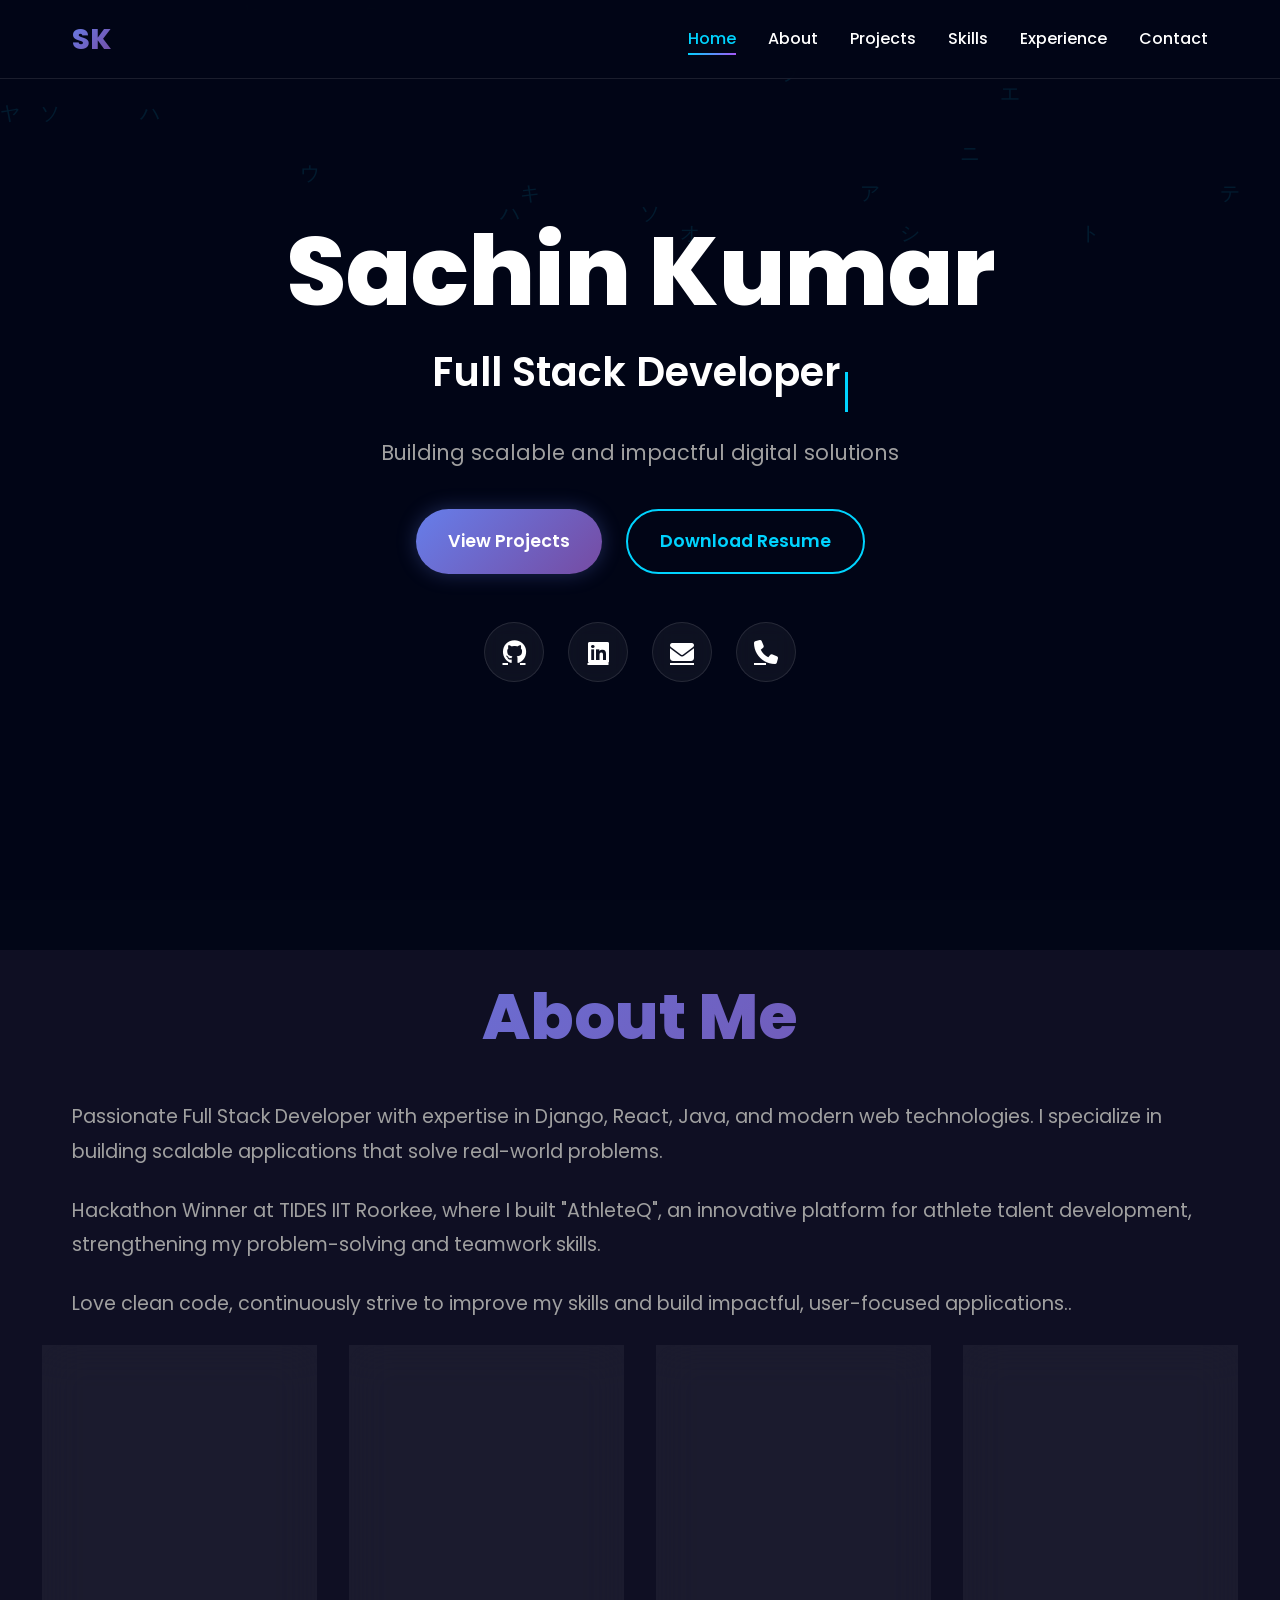
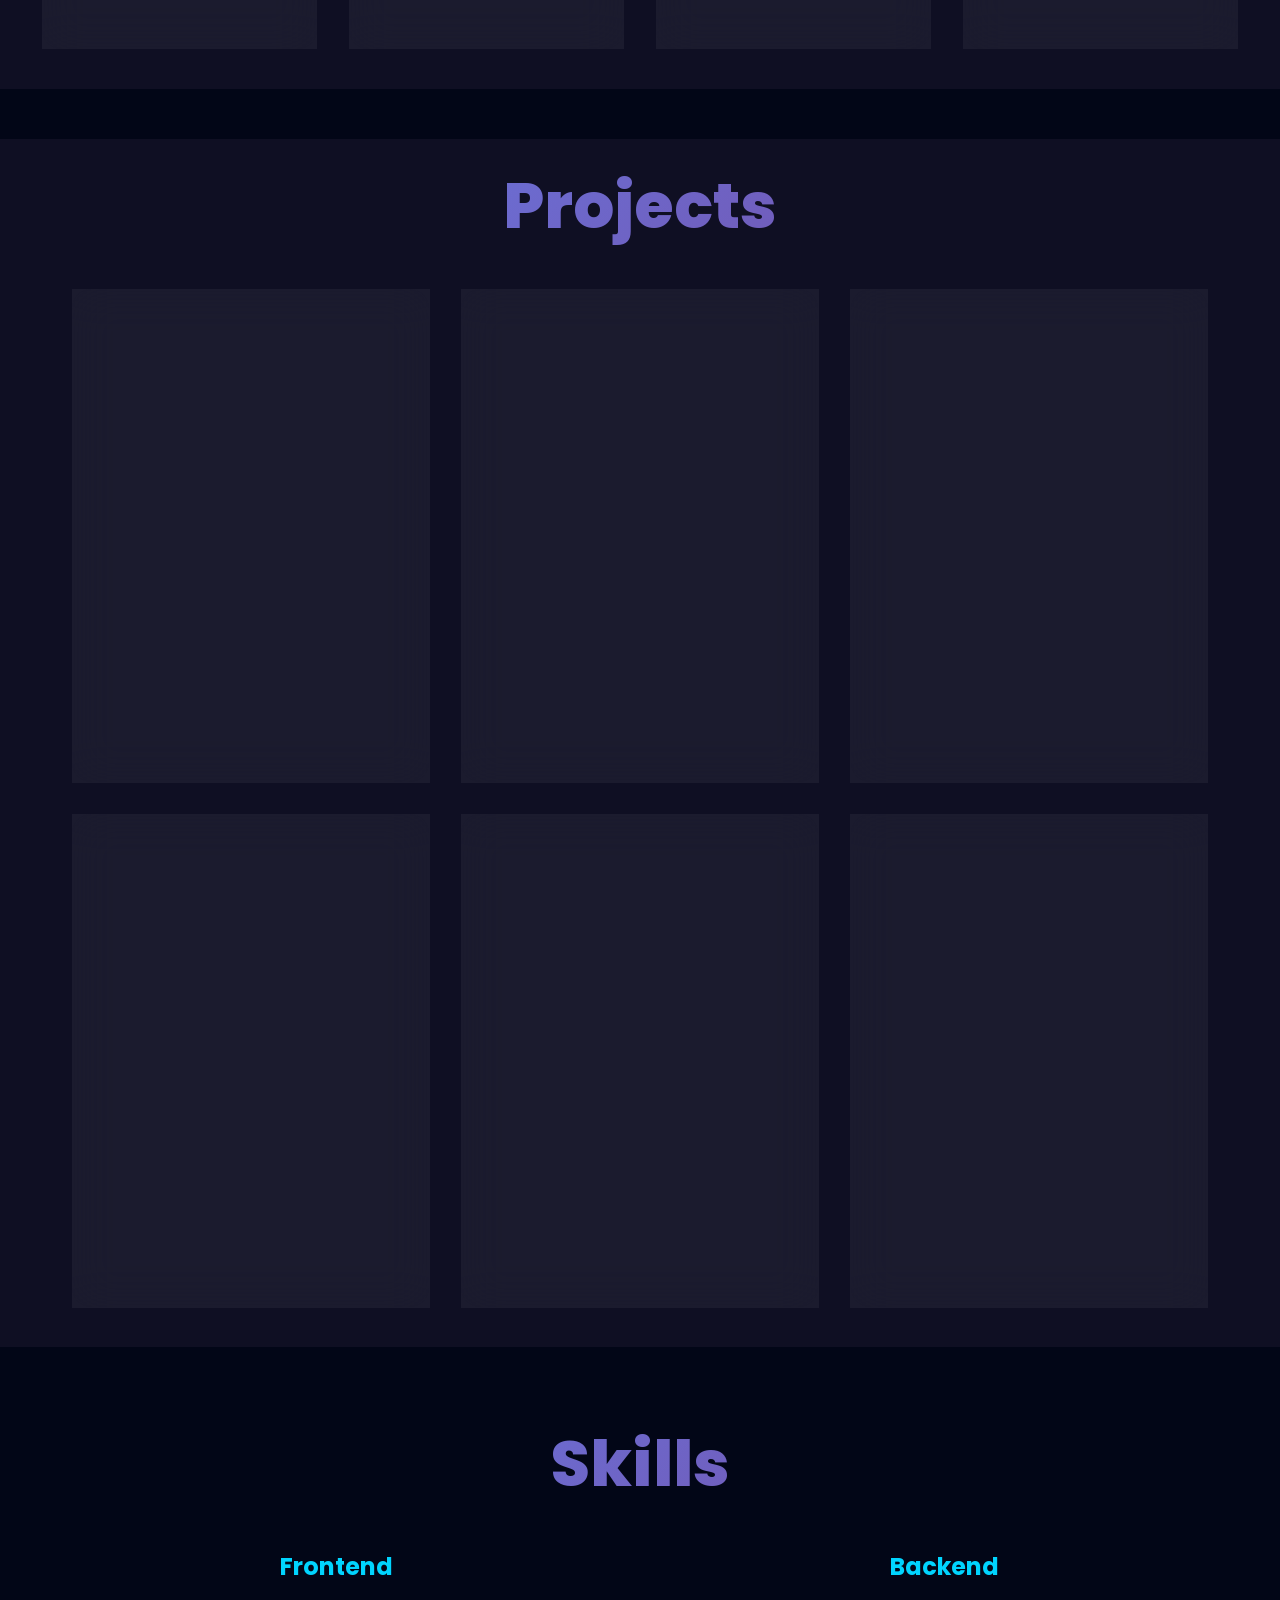
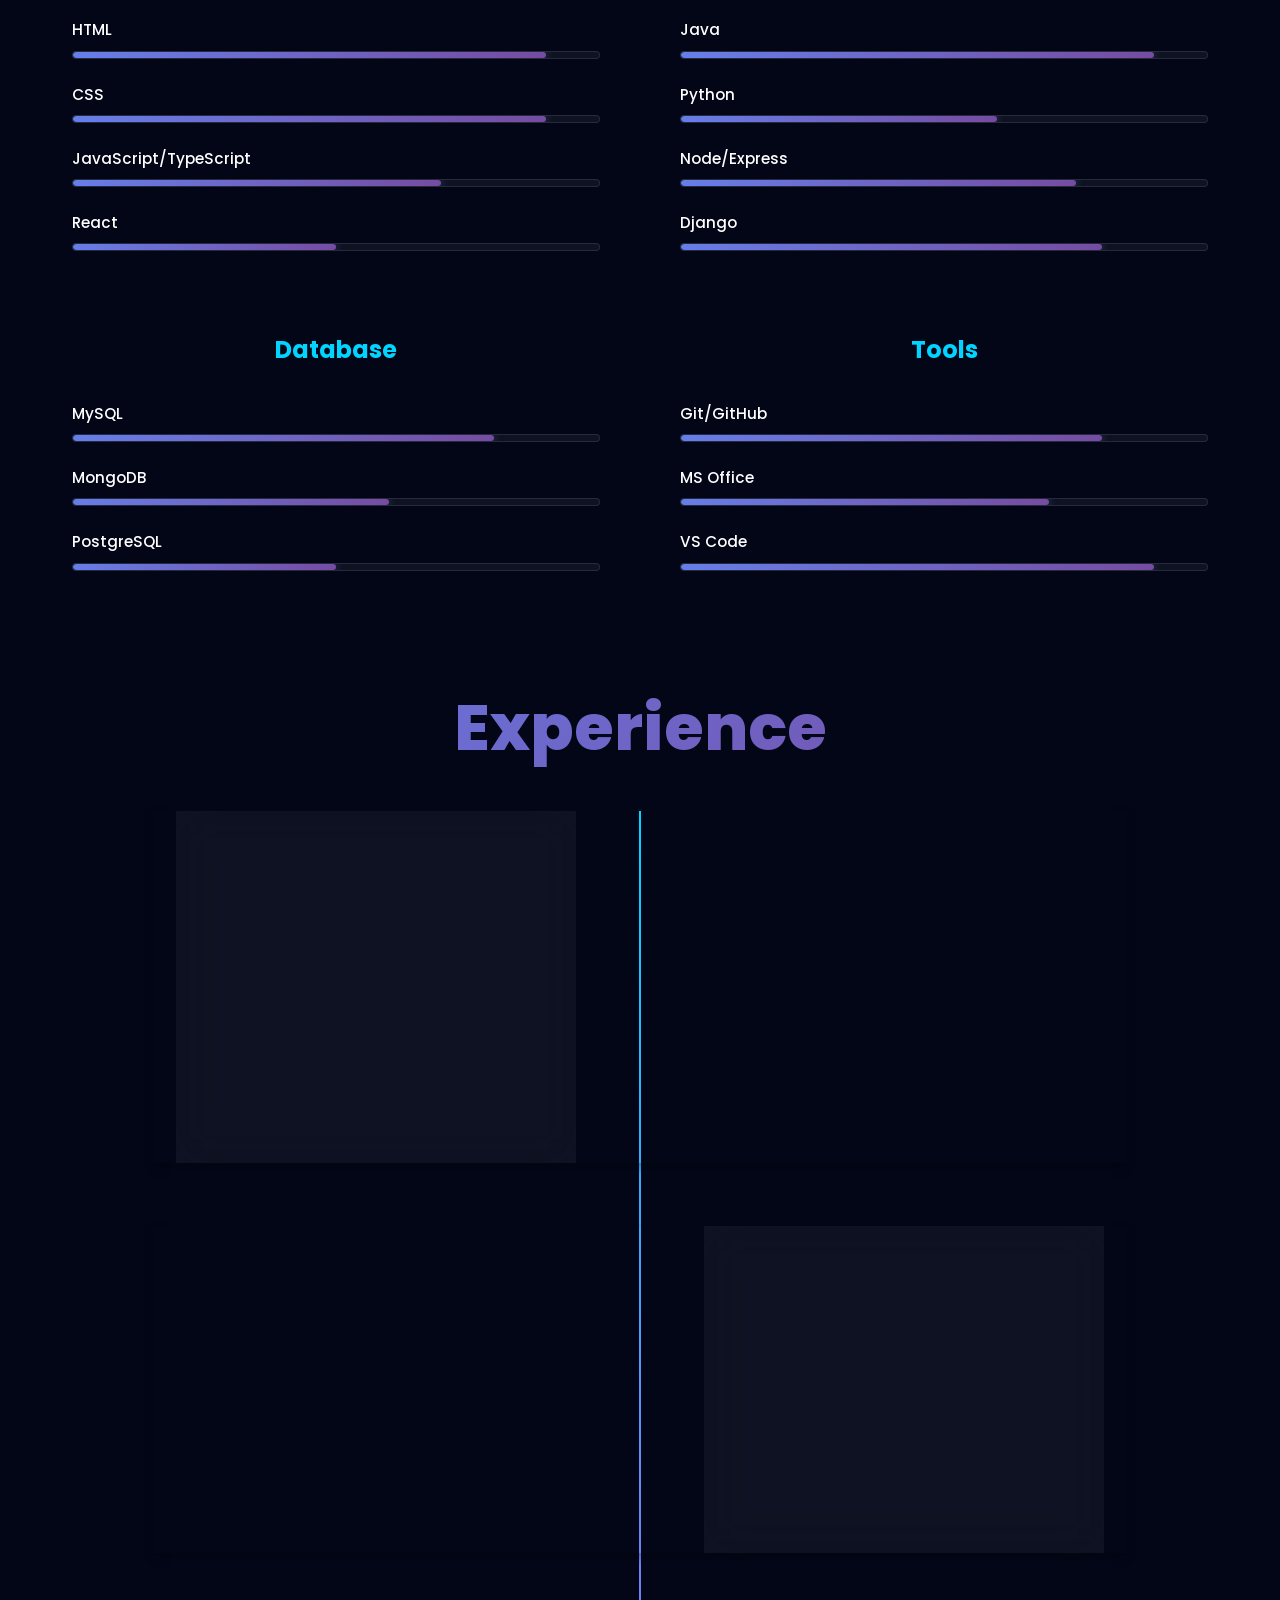
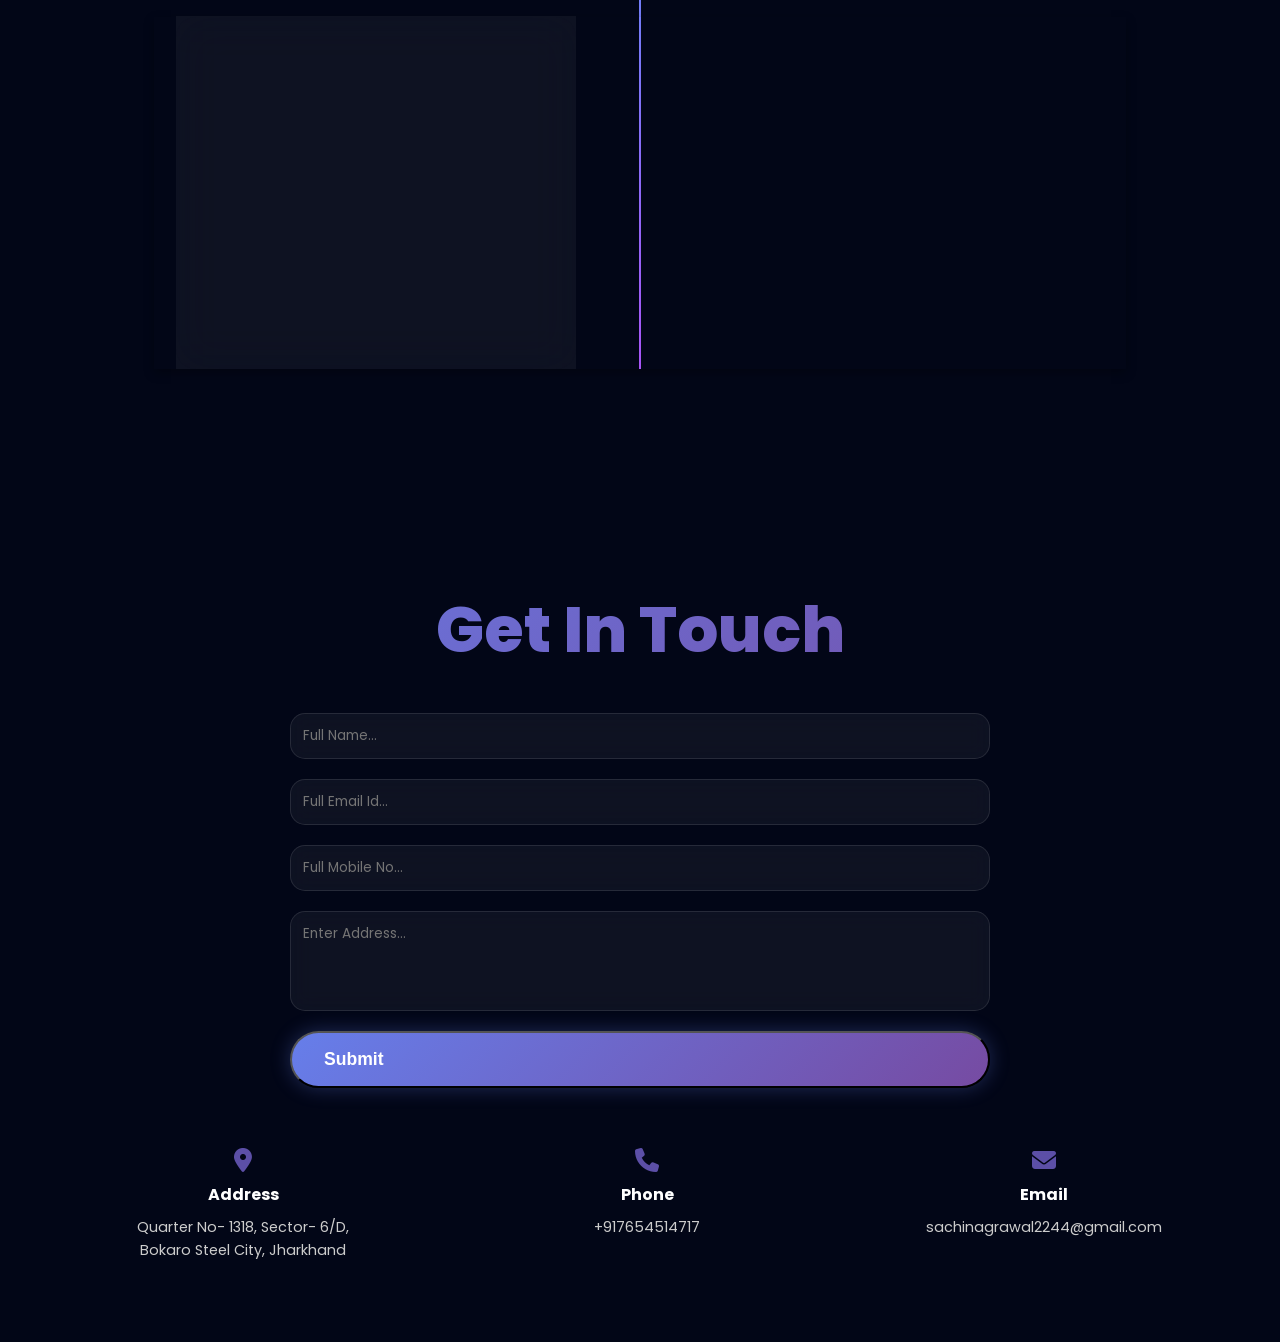
==== index.html @ 4174014a "Rename file" ====
<!DOCTYPE html>
<html lang="en">

<head>
    <meta charset="UTF-8">
    <meta name="viewport" content="width=device-width, initial-scale=1.0">
    <title>Sachin Kumar | Full Stack Developer</title>
    <link rel="stylesheet" href="style.css">
    <link href="https://fonts.googleapis.com/css2?family=Poppins:wght@300;400;500;600;700;800&display=swap"
        rel="stylesheet">
    <link rel="stylesheet" href="https://cdnjs.cloudflare.com/ajax/libs/font-awesome/6.4.0/css/all.min.css">
</head>

<body>
    <!-- Matrix Rain Canvas -->
    <canvas id="matrix-bg"></canvas>

    <!-- Navbar -->
    <nav class="navbar" id="navbar">
        <div class="nav-container">
            <div class="logo">
                <span class="logo-text">SK</span>
            </div>
            <ul class="nav-menu" id="nav-menu">
                <li><a href="#home" class="nav-link">Home</a></li>
                <li><a href="#about" class="nav-link">About</a></li>
                <li><a href="#projects" class="nav-link">Projects</a></li>
                <li><a href="#skills" class="nav-link">Skills</a></li>
                <li><a href="#experience" class="nav-link">Experience</a></li>
                <li><a href="#contact" class="nav-link">Contact</a></li>
            </ul>
            <div class="hamburger" id="hamburger">
                <span></span>
                <span></span>
                <span></span>
            </div>
        </div>
    </nav>

    <!-- Hero Section -->
    <section id="home" class="hero">
        <div class="hero-content">
            <h1 class="hero-title">
                <span class="gradient-text">Sachin</span> Kumar
            </h1>
            <div class="typing-container">
                <h2 class="typing-text" id="typing-text"></h2>
                <span class="cursor" id="cursor"></span>
            </div>
            <p class="hero-subtitle">Building scalable and impactful digital solutions</p>
            <div class="hero-buttons">
                <a href="#projects" class="btn-primary">View Projects</a>
                <a href="assests/Sachin_Kumar.pdf" class="btn-secondary">Download Resume</a>
            </div>
            <div class="social-links">
                <a href="https://github.com/Sachin4717" class="social-link"><i class="fab fa-github"></i></a>
                <a href="https://www.linkedin.com/in/sachin-kumar-451053345" class="social-link"><i
                        class="fab fa-linkedin"></i></a>
                <a href="mailto:sachinagrawal2244@gmail.com" class="social-link"><i class="fas fa-envelope"></i></a>
                <a href="tel:+917654514717" class="social-link"><i class="fas fa-phone"></i></a>
            </div>
        </div>
    </section>

    <!-- About Section -->
    <section id="about" class="about">
        <div class="container">
            <h2 class="section-title">About Me</h2>
            <div class="about-content">
                <div class="about-text">
                    <p>Passionate Full Stack Developer with expertise in Django, React, Java, and modern web technologies. I
                        specialize in building scalable applications that solve real-world problems.</p>
                    <p>Hackathon Winner at TIDES IIT Roorkee, where I built "AthleteQ", an innovative platform for
                        athlete talent development, strengthening my problem-solving and teamwork skills.</p>
                    <p>Love clean code, continuously strive to improve my skills and build impactful, user-focused applications..</p>
                </div>
                <!-- <div class="about-card">
                    <div class="card-content">
                        <div class="info-item">
                            <i class="fas fa-briefcase"></i>
                            <span>Available for opportunities</span>
                        </div>
                        <div class="info-item">
                            <i class="fas fa-map-marker-alt"></i>
                            <span>India</span>
                        </div>
                        <div class="info-item">
                            <i class="fas fa-code"></i>
                            <span>Full Stack Development</span>
                        </div>
                        <div class="info-item">
                            <i class="fas fa-star"></i>
                            <span>Django, Angular, Python</span>
                        </div>
                    </div>
                </div> -->
                <div class="features-grid">
                    <div class="feature-card">
                        <div class="card-icon">
                            <i class="fas fa-laptop-code"></i>
                        </div>
                        <h3>Full Stack Developer</h3>
                        <p>End-to-end development from database design to deployment</p>
                    </div>
                    <div class="feature-card">
                        <div class="card-icon">
                            <i class="fas fa-trophy"></i>
                        </div>
                        <h3>Hackathon Winner</h3>
                        <p>Proven track record in competitive programming challenges</p>
                    </div>
                    <div class="feature-card">
                        <div class="card-icon">
                            <i class="fas fa-briefcase"></i>
                        </div>
                        <h3>Real-World Experience</h3>
                        <p>Production-ready applications and enterprise solutions</p>
                    </div>
                    <div class="feature-card">
                        <div class="card-icon">
                            <i class="fas fa-rocket"></i>
                        </div>
                        <h3>Innovation Driven</h3>
                        <p>Creating cutting-edge solutions with modern technologies</p>
                    </div>
                </div>
            </div>
        </div>
    </section>

    <!-- Features Section -->
    <!-- <section class="features">
        <div class="container">
            <h2 class="section-title">What I Do</h2>
            <div class="features-grid">
                <div class="feature-card">
                    <div class="card-icon">
                        <i class="fas fa-laptop-code"></i>
                    </div>
                    <h3>Full Stack Developer</h3>
                    <p>End-to-end development from database design to deployment</p>
                </div>
                <div class="feature-card">
                    <div class="card-icon">
                        <i class="fas fa-trophy"></i>
                    </div>
                    <h3>Hackathon Winner</h3>
                    <p>Proven track record in competitive programming challenges</p>
                </div>
                <div class="feature-card">
                    <div class="card-icon">
                        <i class="fas fa-briefcase"></i>
                    </div>
                    <h3>Real-World Experience</h3>
                    <p>Production-ready applications and enterprise solutions</p>
                </div>
                <div class="feature-card">
                    <div class="card-icon">
                        <i class="fas fa-rocket"></i>
                    </div>
                    <h3>Innovation Driven</h3>
                    <p>Creating cutting-edge solutions with modern technologies</p>
                </div>
            </div>
        </div>
    </section> -->

    <!-- Projects Section -->
    <section id="projects" class="projects">
        <div class="container">
            <h2 class="section-title">Projects</h2>
            <div class="projects-grid">
                <div class="project-card">
                    <div class="project-image">
                        <img src="https://images.unsplash.com/photo-1497366216548-37526070297c?w=800&q=800&auto=format&fit=crop"
                            alt="Visitor Gate Pass">
                    </div>
                    <div class="project-content">
                        <h3>Visitor Gate Pass System</h3>
                        <p>Comprehensive visitor management system with QR code generation and real-time tracking.</p>
                        <div class="tech-tags">
                            <span>Django</span>
                            <span>Bootstrap</span>
                            <span>Angular</span>
                        </div>
                        <div class="project-links">
                            <a href="https://github.com/Sachin4717/Visitor-Gate-Pass-System-SAIL" class="btn-sm"><i class="fab fa-github"></i> Code</a>
                            <!-- <a href="#" class="btn-sm secondary">Live Demo</a> -->
                        </div>
                    </div>
                </div>
                <div class="project-card">
                    <div class="project-image">
                        <img src="https://images.unsplash.com/photo-1461896836934-ffe607ba8211?w=800&q=80"
                            alt="AthleteQ">
                    </div>
                    <div class="project-content">
                        <h3>AthleteQ</h3>
                        <p>Sports analytics platform for athlete performance tracking and team management.</p>
                        <div class="tech-tags">
                            <span>TypeScript</span>
                            <span>HTML</span>
                            <span>MySQL</span>
                        </div>
                        <div class="project-links">
                            <a href="https://github.com/Sachin4717/AthleteQ" class="btn-sm"><i class="fab fa-github"></i> Code</a>
                            <!-- <a href="#" class="btn-sm secondary">Live Demo</a> -->
                        </div>
                    </div>
                </div>
                <div class="project-card">
                    <div class="project-image">
                        <img src="https://images.unsplash.com/photo-1434030216411-0b793f4b4173?w=800&q=80"
                            alt="Exam Sitting">
                    </div>
                    <div class="project-content">
                        <h3>Exam Sitting Genie</h3>
                        <p>AI-powered exam seating arrangement optimizer for large institutions.</p>
                        <div class="tech-tags">
                            <span>Flask</span>
                            <span>Pandas</span>
                            <span>SQLite</span>
                        </div>
                        <div class="project-links">
                            <a href="https://github.com/Sachin4717/Exam-Sitting-Genie" class="btn-sm"><i class="fab fa-github"></i> Code</a>
                            <!-- <a href="#" class="btn-sm secondary">Live Demo</a> -->
                        </div>
                    </div>
                </div>
                <div class="project-card">
                    <div class="project-image">
                        <img src="https://img.freepik.com/premium-vector/payroll-system-concept-vector-illustration-online-income-calculation-automatic-payment_675567-7307.jpg?w=1800"
                            alt="Payroll">
                    </div>
                    <div class="project-content">
                        <h3>Payroll System</h3>
                        <p>Enterprise payroll management with automated calculations and compliance.</p>
                        <div class="tech-tags">
                            <span>Python</span>
                            <span>Redis</span>
                            <span>FastAPI</span>
                        </div>
                        <div class="project-links">
                            <a href="https://github.com/Sachin4717/Payroll-System" class="btn-sm"><i class="fab fa-github"></i> Code</a>
                            <!-- <a href="#" class="btn-sm secondary">Live Demo</a> -->
                        </div>
                    </div>
                </div>
                <div class="project-card">
                    <div class="project-image">
                        <img src="https://images.unsplash.com/photo-1486312338219-ce68d2c6f44d?w=800&q=80"
                            alt="Job Finder">
                    </div>
                    <div class="project-content">
                        <h3>Job Finder</h3>
                        <p>MERN stack-based job portal enabling job search, filtering, and application tracking for job seekers.</p>
                        <div class="tech-tags">
                            <span>React</span>
                            <span>Node.js</span>
                            <span>Express.js</span>
                        </div>
                        <div class="project-links">
                            <a href="https://github.com/Sachin4717/Job-Finder" class="btn-sm"><i class="fab fa-github"></i> Code</a>
                            <!-- <a href="#" class="btn-sm secondary">Live Demo</a> -->
                        </div>
                    </div>
                </div>
                <div class="project-card">
                    <div class="project-image">
                        <img src="https://senstar.com/wp-content/uploads/Video_management_LP-1-950x534.jpg"
                            alt="Video Session">
                    </div>
                    <div class="project-content">
                        <h3>Video Session Manager</h3>
                        <p>A Spring Boot platform designed to manage and organize video conferencing sessions efficiently.</p>
                        <div class="tech-tags">
                            <span>Java</span>
                            <span>HTML</span>
                            <span>CSS</span>
                        </div>
                        <div class="project-links">
                            <a href="https://github.com/Sachin4717/Video-Session-Manager" class="btn-sm"><i class="fab fa-github"></i> Code</a>
                            <!-- <a href="#" class="btn-sm secondary">Live Demo</a> -->
                        </div>
                    </div>
                </div>
            </div>
        </div>
    </section>

    <!-- Skills Section -->
    <section id="skills" class="skills">
        <div class="container">
            <h2 class="section-title">Skills</h2>
            <div class="skills-grid">
                <div class="skill-category">
                    <h3>Frontend</h3>
                    <div class="skill-bars">
                        <div class="skill-item">
                            <span>HTML</span>
                            <div class="progress-bar">
                                <div class="progress-fill" data-width="90"></div>
                            </div>
                        </div>
                        <div class="skill-item">
                            <span>CSS</span>
                            <div class="progress-bar">
                                <div class="progress-fill" data-width="90"></div>
                            </div>
                        </div>
                        <div class="skill-item">
                            <span>JavaScript/TypeScript</span>
                            <div class="progress-bar">
                                <div class="progress-fill" data-width="70"></div>
                            </div>
                        </div>
                        <div class="skill-item">
                            <span>React</span>
                            <div class="progress-bar">
                                <div class="progress-fill" data-width="50"></div>
                            </div>
                        </div>
                    </div>
                </div>
                <div class="skill-category">
                    <h3>Backend</h3>
                    <div class="skill-bars">
                        <div class="skill-item">
                            <span>Java</span>
                            <div class="progress-bar">
                                <div class="progress-fill" data-width="90"></div>
                            </div>
                        </div>
                        <div class="skill-item">
                            <span>Python</span>
                            <div class="progress-bar">
                                <div class="progress-fill" data-width="60"></div>
                            </div>
                        </div>
                        <div class="skill-item">
                            <span>Node/Express</span>
                            <div class="progress-bar">
                                <div class="progress-fill" data-width="75"></div>
                            </div>
                        </div>
                        <div class="skill-item">
                            <span>Django</span>
                            <div class="progress-bar">
                                <div class="progress-fill" data-width="80"></div>
                            </div>
                        </div>
                    </div>
                </div>
                <div class="skill-category">
                    <h3>Database</h3>
                    <div class="skill-bars">
                        <div class="skill-item">
                            <span>MySQL</span>
                            <div class="progress-bar">
                                <div class="progress-fill" data-width="80"></div>
                            </div>
                        </div>
                        <div class="skill-item">
                            <span>MongoDB</span>
                            <div class="progress-bar">
                                <div class="progress-fill" data-width="60"></div>
                            </div>
                        </div>
                        <div class="skill-item">
                            <span>PostgreSQL</span>
                            <div class="progress-bar">
                                <div class="progress-fill" data-width="50"></div>
                            </div>
                        </div>
                    </div>
                </div>
                <div class="skill-category">
                    <h3>Tools</h3>
                    <div class="skill-bars">
                        <div class="skill-item">
                            <span>Git/GitHub</span>
                            <div class="progress-bar">
                                <div class="progress-fill" data-width="80"></div>
                            </div>
                        </div>
                        <div class="skill-item">
                            <span>MS Office</span>
                            <div class="progress-bar">
                                <div class="progress-fill" data-width="70"></div>
                            </div>
                        </div>
                        <div class="skill-item">
                            <span>VS Code</span>
                            <div class="progress-bar">
                                <div class="progress-fill" data-width="90"></div>
                            </div>
                        </div>
                    </div>
                </div>
            </div>
        </div>
    </section>

    <!-- Experience Section -->
    <section id="experience" class="experience">
        <div class="container">
            <h2 class="section-title">Experience</h2>
            <div class="timeline">
                <div class="timeline-item left">
                    <div class="timeline-content">
                        <h3>Web Developer Intern</h3>
                        <span class="company">Steel Authority of India Ltd</span>
                        <span class="date">June 2025 - August 2025</span>
                        <ul>
                            <li>Developed a Visitor Gate Pass System using Django, Bootstrap, Angular.</li>
                            <li>Contributing to real-world web application development.</li>
                            <li>Gained hands-on experience in backend development, and UI design.</li>
                        </ul>
                    </div>
                </div>
                <div class="timeline-item right">
                    <div class="timeline-content">
                        <h3>Java Development Intern</h3>
                        <span class="company">SaiKet Systems</span>
                        <span class="date">Oct 2025 - Nov 2025</span>
                        <ul>
                            <li>Building multiple applications using core Java and OOP concepts.</li>
                            <li>Developed projects like banking systems, and file analyzers, improving coding skills.</li>
                            <li>Contributed to open-source projects</li>
                        </ul>
                    </div>
                </div>
                <div class="timeline-item left">
                    <div class="timeline-content">
                        <h3>Amdox Technologies</h3>
                        <span class="company">Web Developer Intern</span>
                        <span class="date">Nov 2025 - Dec 2025</span>
                        <ul>
                            <li>Work and contribute to software development tasks and project implementation.</li>
                            <li>Built and enhanced application features.</li>
                            <li>Gained practical experience in development, and debugging.</li>
                        </ul>
                    </div>
                </div>
            </div>
        </div>
    </section>

    <section id="contact" class="contact">
        <h2 class="section-title">Get In Touch</h2>
        <!-- FORM -->
        <div class="contact-form">
            <input type="text" placeholder="Full Name..." />
            <input type="email" placeholder="Full Email Id..." />
            <input type="text" placeholder="Full Mobile No..." />
            <textarea placeholder="Enter Address..."></textarea>
            <button class="btn-primary">Submit</button>
        </div>

        <!-- BOTTOM INFO -->
        <div class="contact-info">

            <div class="info-box">
                <i class="fa-solid fa-location-dot"></i>
                <h4>Address</h4>
                <p>Quarter No- 1318, Sector- 6/D, Bokaro Steel City, Jharkhand </p>
            </div>

            <div class="info-box">
                <i class="fa-solid fa-phone"></i>
                <h4>Phone</h4>
                <p>+917654514717</p>
            </div>

            <div class="info-box">
                <i class="fa-solid fa-envelope"></i>
                <h4>Email</h4>
                <p>sachinagrawal2244@gmail.com</p>
            </div>

        </div>

    </section>

    <script src="script.js"></script>
</body>

</html>
---- style.css ----
* {
    margin: 0;
    padding: 0;
    box-sizing: border-box;
}

:root {
    --primary-bg: #020617;
    --secondary-bg: #0f0f23;
    --accent-gradient: linear-gradient(135deg, #667eea 0%, #764ba2 100%);
    --neon-blue: #00d4ff;
    --neon-purple: #a855f7;
    --glass-bg: rgba(255, 255, 255, 0.05);
    --glass-border: rgba(255, 255, 255, 0.1);
    --text-primary: #ffffff;
    --text-secondary: #a0a0a0;
    --shadow-neon: 0 0 20px rgba(102, 126, 234, 0.3);
}

body {
    font-family: 'Poppins', sans-serif;
    background: var(--primary-bg);
    color: var(--text-primary);
    overflow-x: hidden;
    line-height: 1.6;
}

#matrix-bg {
    position: fixed;
    top: 0;
    left: 0;
    width: 100%;
    height: 100%;
    z-index: -1;
    opacity: 0.1;
}

/* Navbar */
.navbar {
    position: fixed;
    top: 0;
    width: 100%;
    z-index: 1000;
    backdrop-filter: blur(10px);
    background: rgba(2, 6, 23, 0.9);
    transition: all 0.3s ease;
    border-bottom: 1px solid var(--glass-border);
}

.nav-container {
    max-width: 1200px;
    margin: 0 auto;
    padding: 1rem 2rem;
    display: flex;
    justify-content: space-between;
    align-items: center;
}

.logo-text {
    font-size: 1.8rem;
    font-weight: 800;
    background: var(--accent-gradient);
    -webkit-background-clip: text;
    -webkit-text-fill-color: transparent;
    background-clip: text;
}

.nav-menu {
    display: flex;
    list-style: none;
    gap: 2rem;
}

.nav-link {
    color: var(--text-primary);
    text-decoration: none;
    font-weight: 500;
    position: relative;
    transition: color 0.3s ease;
}

.nav-link::after {
    content: '';
    position: absolute;
    bottom: -5px;
    left: 0;
    width: 0;
    height: 2px;
    background: var(--accent-gradient);
    transition: width 0.3s ease;
}

.nav-link:hover::after {
    width: 100%;
}

.nav-link:hover {
    color: var(--neon-blue);
}

.hamburger {
    display: none;
    flex-direction: column;
    cursor: pointer;
    gap: 4px;
}

.hamburger span {
    width: 25px;
    height: 3px;
    background: var(--text-primary);
    transition: 0.3s;
}

/* Hero Section */
.hero {
    min-height: 100vh;
    display: flex;
    align-items: center;
    justify-content: center;
    text-align: center;
    padding: 0 2rem;
    position: relative;
}

.hero-content {
    max-width: 800px;
}

.hero-title {
    font-size: clamp(3rem, 8vw, 6rem);
    font-weight: 800;
    margin-bottom: 1rem;
    line-height: 1.1;
}

.typing-container {
    margin-bottom: 1.5rem;
}

.typing-text {
    font-size: clamp(1.5rem, 4vw, 2.5rem);
    font-weight: 600;
    margin-bottom: 0.5rem;
    min-height: 2.5rem;
    display: inline-block;
}

.cursor {
    display: inline-block;
    width: 3px;
    height: 2.5rem;
    background: var(--neon-blue);
    animation: blink 1s infinite;
    vertical-align: bottom;
}

@keyframes blink {

    0%,
    50% {
        opacity: 1;
    }

    51%,
    100% {
        opacity: 0;
    }
}

.hero-subtitle {
    font-size: 1.3rem;
    color: var(--text-secondary);
    margin-bottom: 2.5rem;
    max-width: 600px;
    margin-left: auto;
    margin-right: auto;
}

.hero-buttons {
    display: flex;
    gap: 1.5rem;
    justify-content: center;
    flex-wrap: wrap;
    margin-bottom: 3rem;
}

.btn-primary,
.btn-secondary {
    padding: 1rem 2rem;
    font-size: 1.1rem;
    font-weight: 600;
    border-radius: 50px;
    text-decoration: none;
    transition: all 0.3s ease;
    display: inline-flex;
    align-items: center;
    gap: 0.5rem;
}

.btn-primary {
    background: var(--accent-gradient);
    color: white;
    box-shadow: var(--shadow-neon);
}

.btn-primary:hover {
    transform: translateY(-3px);
    box-shadow: 0 15px 30px rgba(102, 126, 234, 0.4);
}

.btn-secondary {
    background: transparent;
    color: var(--neon-blue);
    border: 2px solid var(--neon-blue);
}

.btn-secondary:hover {
    background: var(--neon-blue);
    color: white;
    box-shadow: 0 0 20px var(--neon-blue);
}

.social-links {
    display: flex;
    justify-content: center;
    gap: 1.5rem;
}

.social-link {
    width: 60px;
    height: 60px;
    border-radius: 50%;
    background: var(--glass-bg);
    display: flex;
    align-items: center;
    justify-content: center;
    color: var(--text-primary);
    font-size: 1.5rem;
    transition: all 0.3s ease;
    backdrop-filter: blur(10px);
    border: 1px solid var(--glass-border);
}

.social-link:hover {
    background: var(--accent-gradient);
    transform: translateY(-5px) scale(1.1);
    box-shadow: var(--shadow-neon);
}

/* Container & Sections */
.container {
    max-width: 1200px;
    margin: 50px auto;
    padding: 40px 2rem;
}

.section {
    padding: 100px 0;
}

.section-title {
    font-size: clamp(2.5rem, 5vw, 4rem);
    font-weight: 800;
    text-align: center;
    margin-top: -1.5rem;
    margin-bottom: 2rem;
    background: var(--accent-gradient);
    -webkit-background-clip: text;
    -webkit-text-fill-color: transparent;
    background-clip: text;
}

/* Glass Cards */
.about-card,
.feature-card,
.project-card,
.timeline-content {
    background: var(--glass-bg);
    backdrop-filter: blur(20px);
    border: 1px solid var(--glass-border);
    border-radius: 20px;
    padding: 1.5rem;
    transition: all 0.4s ease;
    position: relative;
    overflow: hidden;
}

.about-card::before,
.feature-card::before,
.project-card::before,
.timeline-content::before {
    content: '';
    position: absolute;
    top: 0;
    left: 0;
    right: 0;
    height: 1px;
    background: var(--accent-gradient);
    transform: scaleX(0);
    transition: transform 0.4s ease;
}

.about-card:hover::before,
.feature-card:hover::before,
.project-card:hover::before,
.timeline-content:hover::before {
    transform: scaleX(1);
}

/* About Section */
.about {
    background: var(--secondary-bg);
}

.about-content {
    display: inline;
    grid-template-columns: 1fr 1fr;
    gap: 4rem;
    align-items: center;
}

.about-text p {
    font-size: 1.2rem;
    color: var(--text-secondary);
    margin-bottom: 1.5rem;
    line-height: 1.8;
}

/* .about-card {
    max-width: 300px;
}

.card-content {
    display: flex;
    flex-direction: column;
    gap: 1.5rem;
} */

/* .info-item {
    display: flex;
    align-items: center;
    gap: 1rem;
}

.info-item i {
    font-size: 1.5rem;
    color: var(--neon-blue);
    width: 40px;
    height: 40px;
    display: flex;
    align-items: center;
    justify-content: center;
    background: rgba(0, 212, 255, 0.1);
    border-radius: 12px;
} */

/* Features Section */
/* .features {
    background: var(--primary-bg);
} */

/* .features-grid {
    display: grid;
    grid-template-columns: repeat(auto-fit, minmax(80px, 0.5fr));
    
    gap: 2rem;
    margin-top: 6rem;
} */


.features-grid {
    display: flex;
    justify-content: center;
    gap: 2rem;
}

.features-grid>div {
    flex: 1;
    min-width: 275px;
}

.feature-card {
    text-align: center;
    cursor: pointer;
}

.card-icon {
    width: 60px;
    height: 60px;
    margin: 0 auto 1.5rem;
    background: var(--accent-gradient);
    border-radius: 20px;
    display: flex;
    align-items: center;
    justify-content: center;
    font-size: 2rem;
    color: white;
    box-shadow: var(--shadow-neon);
}

.feature-card h3 {
    font-size: 1.5rem;
    margin-bottom: 1rem;
    font-weight: 600;
}

.feature-card p {
    color: var(--text-secondary);
}

.feature-card:hover {
    transform: translateY(-10px);
    box-shadow: 0 25px 50px rgba(0, 0, 0, 0.3), var(--shadow-neon);
}

/* Projects Section */
.projects {

    background: var(--secondary-bg);
}

.projects-grid {
    display: grid;
    grid-template-columns: repeat(auto-fit, minmax(300px, 0.6fr));
    gap: 2rem;
}

.project-card {
    overflow: hidden;
    transition: all 0.3s ease;
}

.project-image {
    margin: 0;
    padding: 0;
    height: 180px;
    overflow: hidden;
    /* filter: blur(1px) brightness(1); */

}

.project-image img {
    width: 100%;
    height: 100%;
    object-fit: cover;
    transition: transform 0.5s ease;
}

.project-card:hover .project-image img {
    transform: scale(1.1);
}



.project-content h3 {
    font-size: 1.4rem;
    margin-top: 1.2rem;
    margin-bottom: 0.4rem;
    font-weight: 600;
}

.project-content p {
    color: var(--text-secondary);
    margin-bottom: 1.5rem;
}

.tech-tags {
    display: flex;
    flex-wrap: wrap;
    gap: 0.5rem;
    margin-bottom: 1.5rem;
    transition: all 0.3s ease;
    cursor: text;
}

.tech-tags span:hover {
    color: #fff;

    background: linear-gradient(90deg, #06b6d4, #8b5cf6);

    box-shadow:
        0 0 8px rgba(0, 212, 255, 0.6),
        0 0 20px rgba(139, 92, 246, 0.4);

    transform: translateY(-2px);
}

.tech-tags span {
    background: rgba(102, 126, 234, 0.2);
    color: var(--neon-blue);
    padding: 0.3rem 1rem;
    border-radius: 20px;
    font-size: 0.85rem;
    font-weight: 500;
}

.project-links {
    display: flex;
    gap: 1rem;
}

.btn-sm {
    padding: 0.7rem 1.5rem;
    font-size: 0.9rem;
    flex: 1;
    text-align: center;
    align-items: center;
    gap: 8px;
    padding: 10px 20px;
    border: none;
    border-radius: 6px;
    background: linear-gradient(90deg, rgb(42, 108, 130), rgb(43, 61, 133));
    color: white;
    font-size: 16px;
    font-weight: 500;
    cursor: pointer;
    transition: transform 0.2s ease, box-shadow 0.2s ease;
}

.btn-sm:hover {
    transform: translateY(-3px);
    box-shadow: 0 10px 20px rgba(59, 130, 246, 0.4);
}

.btn-sm.secondary {
    background: transparent;
    color: var(--neon-blue);
    border: 1px solid var(--neon-blue);
}

.project-card:hover {

    transform: scale(1.05);
    background: #222;
    box-shadow: 0 0 20px rgba(0, 191, 255, 0.7);
    border: 1px solid #00bfff;
    cursor: pointer;
}

.project-content:hover h3 {
    color: #00bfff;
}

/* Skills Section */
.skills-grid {
    display: grid;
    grid-template-columns: repeat(auto-fit, minmax(340px, 1fr));
    gap: 5rem;
}

.skill-category h3 {
    font-size: 1.5rem;
    margin-bottom: 2rem;
    text-align: center;
    color: var(--neon-blue);
}

.skill-bars {
    display: flex;
    flex-direction: column;
    gap: 1.5rem;
}

.skill-item {
    display: flex;
    flex-direction: column;
    gap: 0.5rem;
}

.skill-item span {
    font-weight: 500;
    font-size: 0.95rem;
}

.progress-bar {
    height: 8px;
    background: var(--glass-bg);
    border-radius: 10px;
    overflow: hidden;
    border: 1px solid var(--glass-border);
}

.progress-fill {
    height: 100%;
    background: var(--accent-gradient);
    border-radius: 10px;
    width: 0%;
    transition: width 2s ease;
    box-shadow: 0 0 10px rgba(102, 126, 234, 0.5);
}

/* Experience Section */
.experience {
    background: var(--primary-bg);
}

.timeline {
    max-width: 1100px;
    margin: 0 auto;
    position: relative;
}

.timeline::before {
    content: '';
    position: absolute;
    left: 50%;
    transform: translateX(-50%);
    width: 2px;
    height: 100%;
    background: linear-gradient(to bottom, var(--neon-blue), var(--neon-purple));
}

.timeline-item {
    display: flex;
    margin-bottom: 4rem;
    margin-right: 4rem;
    margin-left: 4rem;
    position: relative;
    transition: all 0.3s ease;
    box-shadow: 0 4px 10px rgba(0, 0, 0, 0.3);
}

.timeline-content:hover {
    transform: scale(1.05);
    /* zoom in */
    background: #222;
    box-shadow: 0 0 20px rgba(0, 191, 255, 0.7);
    border: 1px solid #00bfff;
    /* neon border */
    cursor: pointer;
}

.timeline-content:hover h3 {
    color: #00bfff;
    /* title glow */
}

.timeline-item.left {
    justify-content: flex-end;
    padding-right: 50%;
}

.timeline-item.right {
    justify-content: flex-start;
    padding-left: 50%;
}

.timeline-content {
    max-width: 400px;
    position: relative;
}


.timeline-item.right .timeline-content::before {
    content: '';
    position: absolute;
    left: -30px;
    width: 20px;
    height: 20px;
    background: var(--accent-gradient);
    border-radius: 50%;
    box-shadow: 0 0 0 4px var(--primary-bg);
}

.timeline-content h3 {
    font-size: 1.3rem;
    margin-bottom: 0.5rem;
}

.company {
    color: var(--neon-blue);
    font-weight: 600;
    font-size: 1.1rem;
}

.date {
    color: var(--text-secondary);
    font-size: 0.95rem;
    margin-bottom: 1rem;
    display: block;
}

.timeline-content ul {
    list-style: none;
    padding-left: 0;
}

.timeline-content li {
    color: var(--text-secondary);
    margin-bottom: 0.8rem;
    position: relative;
    padding-left: 1.5rem;
}

.timeline-content li::before {
    content: '▹';
    position: absolute;
    left: 0;
    color: var(--neon-blue);
    font-weight: bold;
}

/* Contact Section */
/* .contact {
    background: var(--primary-bg);
}

.contact-subtitle {
    text-align: center;
    font-size: 1.3rem;
    color: var(--text-secondary);
    margin-bottom: 4rem;
    max-width: 500px;
    margin-left: auto;
    margin-right: auto;
}

.contact-content {
    display: grid;
    grid-template-columns: 1fr 1fr;
    gap: 4rem;
    align-items: start;
}

.contact-form {
    display: flex;
    flex-direction: column;
    gap: 1.5rem;
}

.form-group {
    display: flex;
    gap: 1rem;
}
*/

.contact-item:hover {
    transform: scale(1.05);
    box-shadow: 0 0 15px rgba(0, 191, 255, 0.6);
    border: 1px solid #00bfff;
}

.contact {
    background: var(--primary-bg);
    padding: 80px 20px;
    text-align: center;
    color: white;
}

.contact-subtitle {
    font-size: 1.3rem;
    color: var(--text-secondary);
    margin-bottom: 4rem;
    max-width: 500px;
    margin-left: auto;
    margin-right: auto;
}

/* FORM */
.contact-form {
    max-width: 700px;
    margin: auto;
    display: flex;
    flex-direction: column;
    gap: 20px;
}

.contact-form input,
.contact-form textarea {
    width: 100%;
    padding: 12px;
    background: var(--glass-bg);
    border: 1px solid var(--glass-border);
    border-radius: 15px;
    color: var(--text-primary);
    font-family: inherit;
    outline: none;
    font-size: 0.85rem;
    backdrop-filter: blur(10px);
    transition: all 0.3s ease;
}

.contact-form input:focus,
.contact-form textarea:focus {
    outline: none;
    border-color: var(--neon-blue);
    box-shadow: 0 0 0 3px rgba(0, 212, 255, 0.1);
}

.contact-form textarea {
    height: 100px;
    resize: none;
}


/* BOTTOM INFO */
.contact-info {
    display: flex;
    justify-content: space-around;
    margin-top: 60px;
    flex-wrap: wrap;
    gap: 30px;
}

.info-box {
    max-width: 250px;
    text-align: center;
}

.info-box i {
    color: rgba(145, 121, 251, 0.636);
    font-size: 1.5rem;
    margin-bottom: 10px;
}

.info-box h4 {
    margin-bottom: 8px;
}

.info-box p {
    font-size: 0.9rem;
    color: #ccc;
}



.btn-primary.full {
    width: 80%;
    padding: 1.2rem;
    font-size: 1.1rem;
    align-self: center;
}


/* Responsive Design */
@media (max-width: 768px) {
    .hamburger {
        display: flex;
    }

    .nav-menu {
        display: none;
    }

    .hero-buttons {
        flex-direction: column;
        align-items: center;
    }

    .about-content,
    .contact-content {
        grid-template-columns: 1fr;
        gap: 2rem;
    }

    .projects-grid {
        grid-template-columns: 1fr;
    }

    .features-grid {
        grid-template-columns: repeat(auto-fit, minmax(250px, 1fr));
    }

    .timeline::before {
        left: 20px;
    }

    .timeline-item.left,
    .timeline-item.right {
        flex-direction: column;
        padding: 0;
        width: 100%;
    }

    .timeline-item.left {
        align-items: flex-end;
    }

    .timeline-item.right {
        align-items: flex-start;
    }

    .form-group {
        flex-direction: column;
    }

    .project-links {
        flex-direction: column;
    }
}

@media (max-width: 480px) {
    .container {
        padding: 0 1rem;
    }

    .section {
        padding: 60px 0;
    }
}
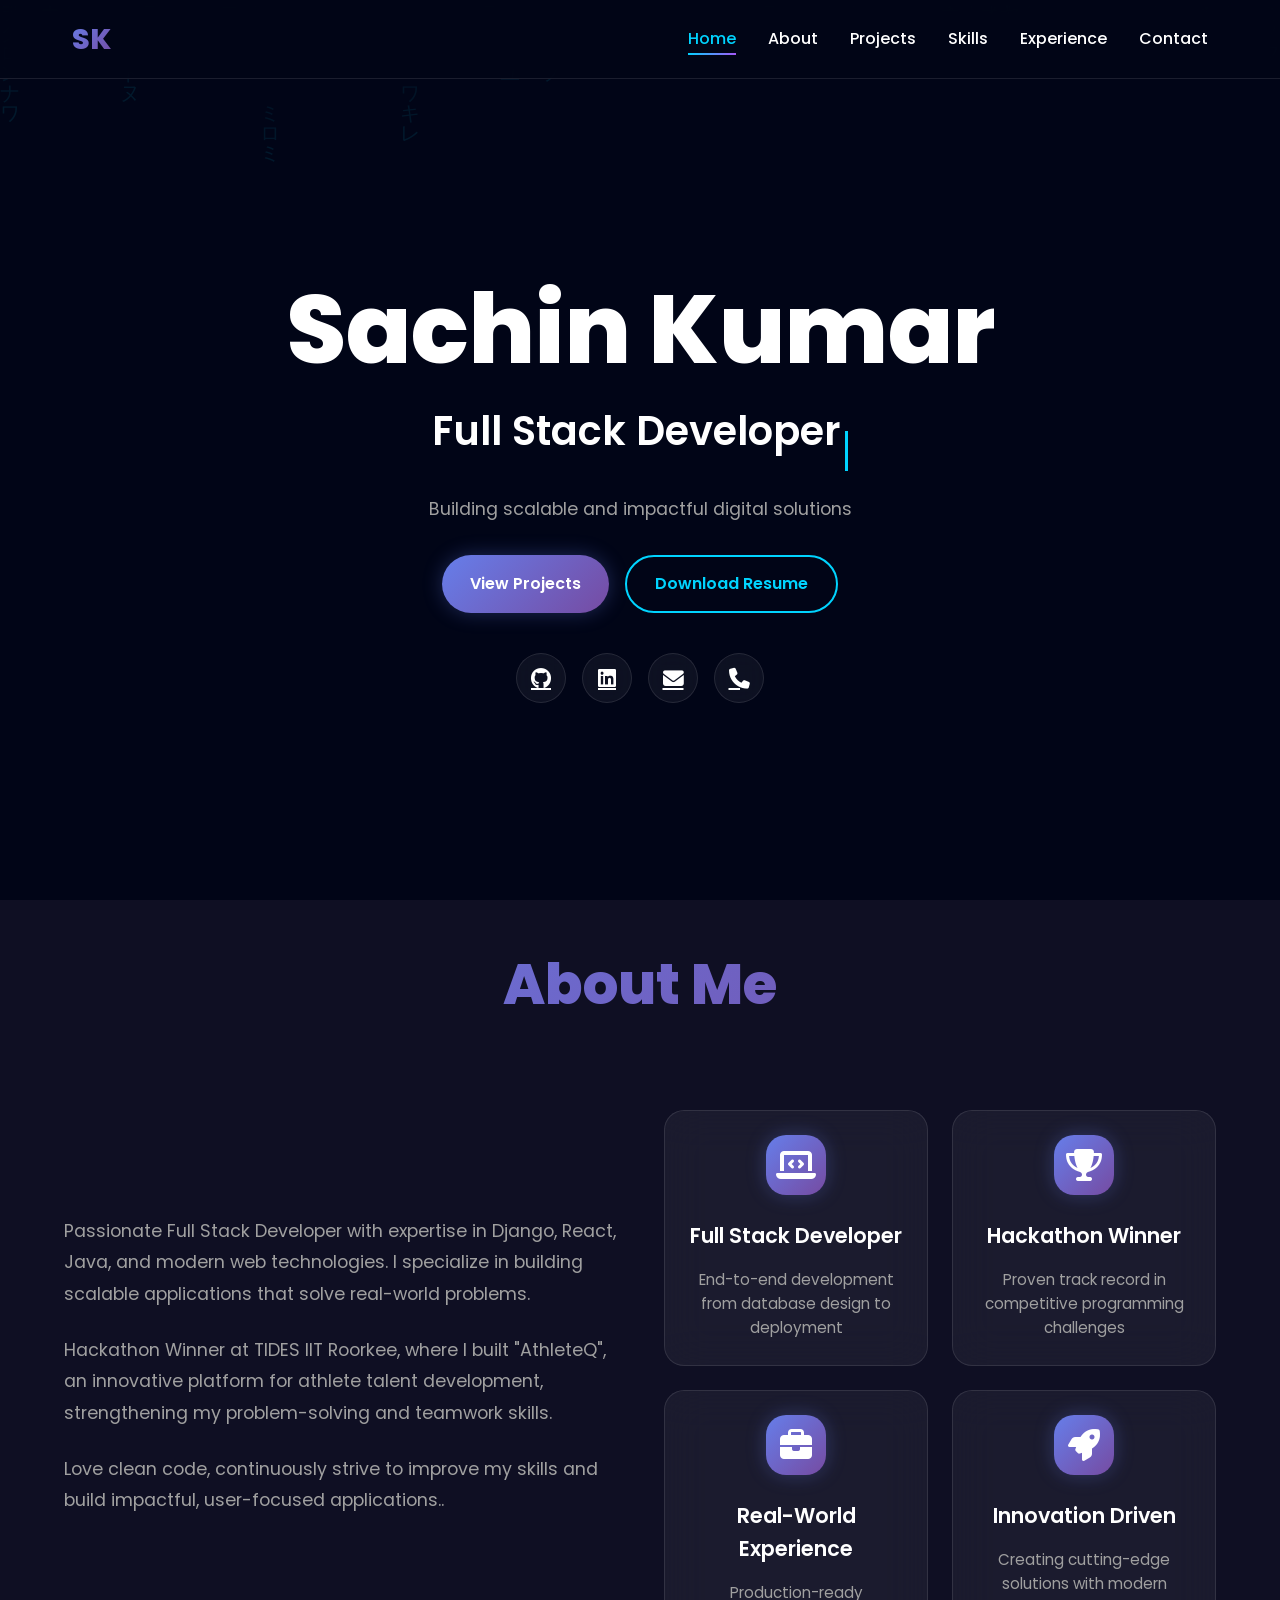
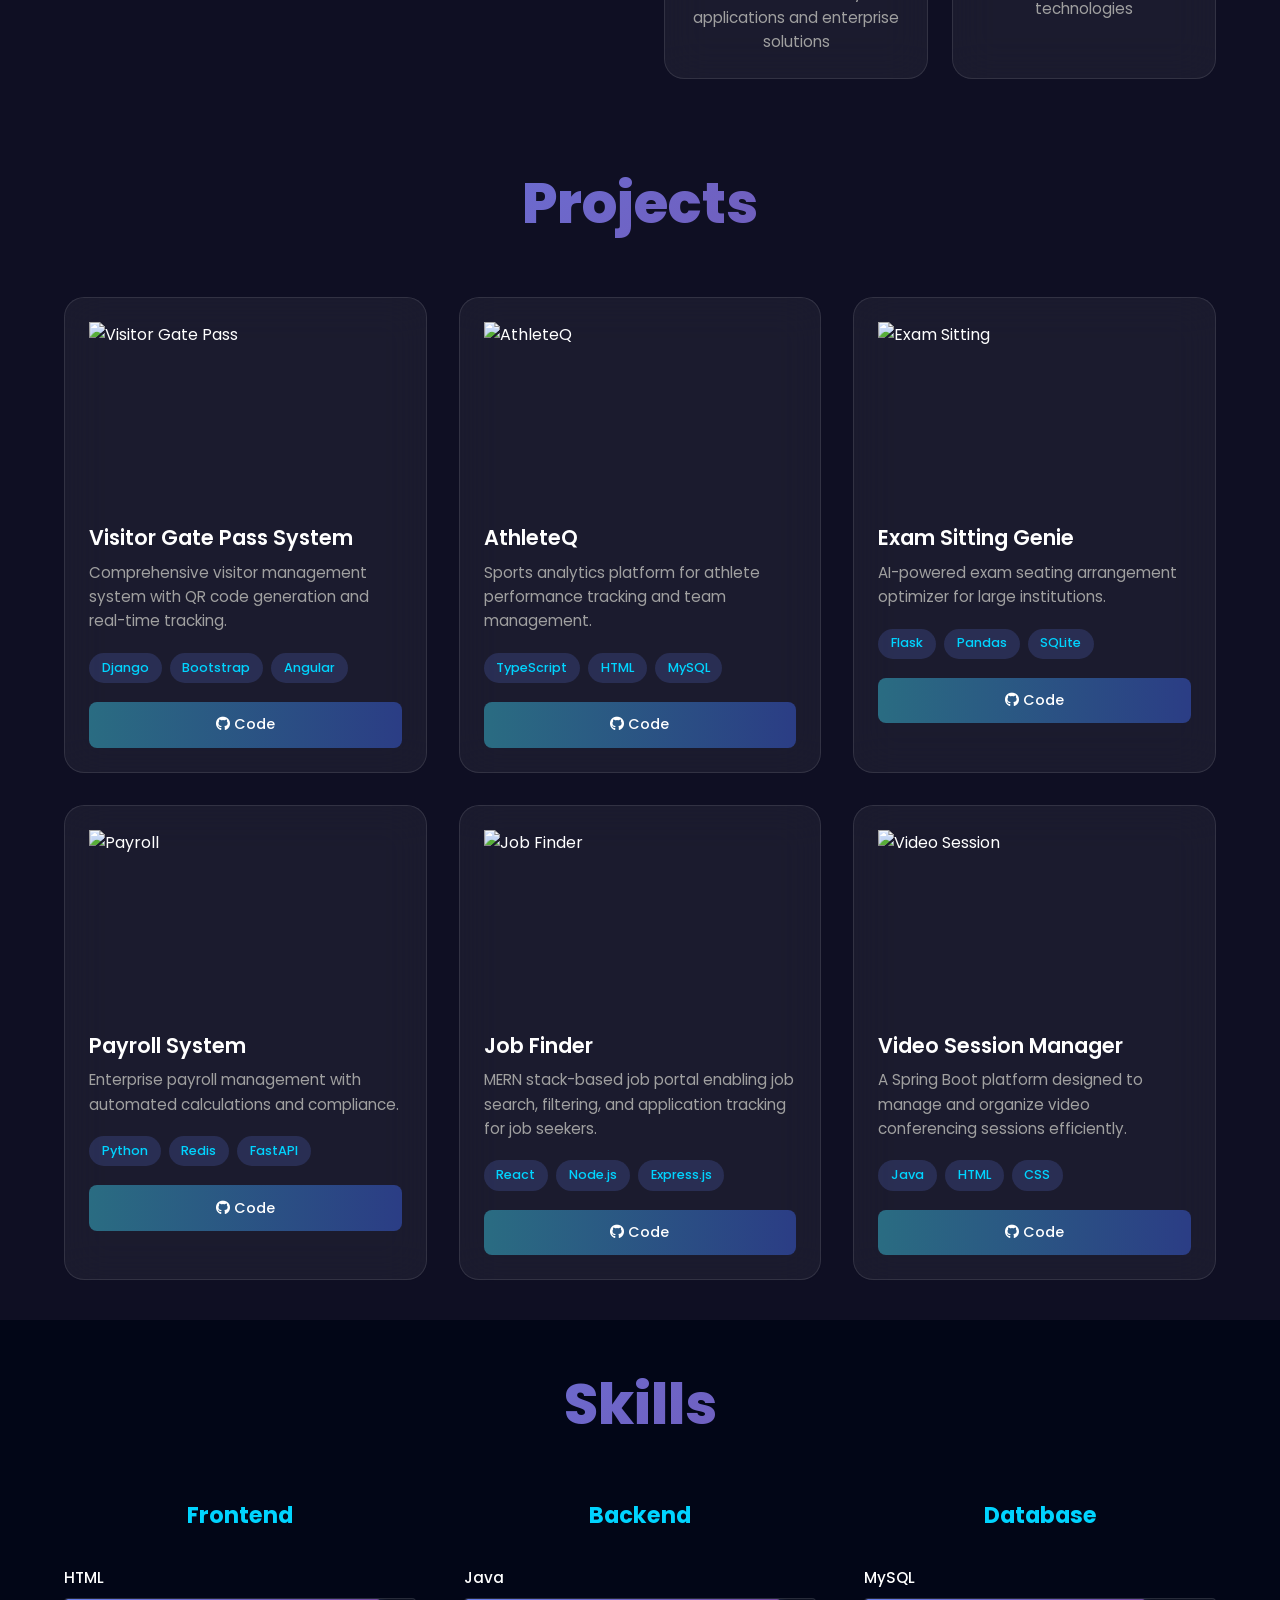
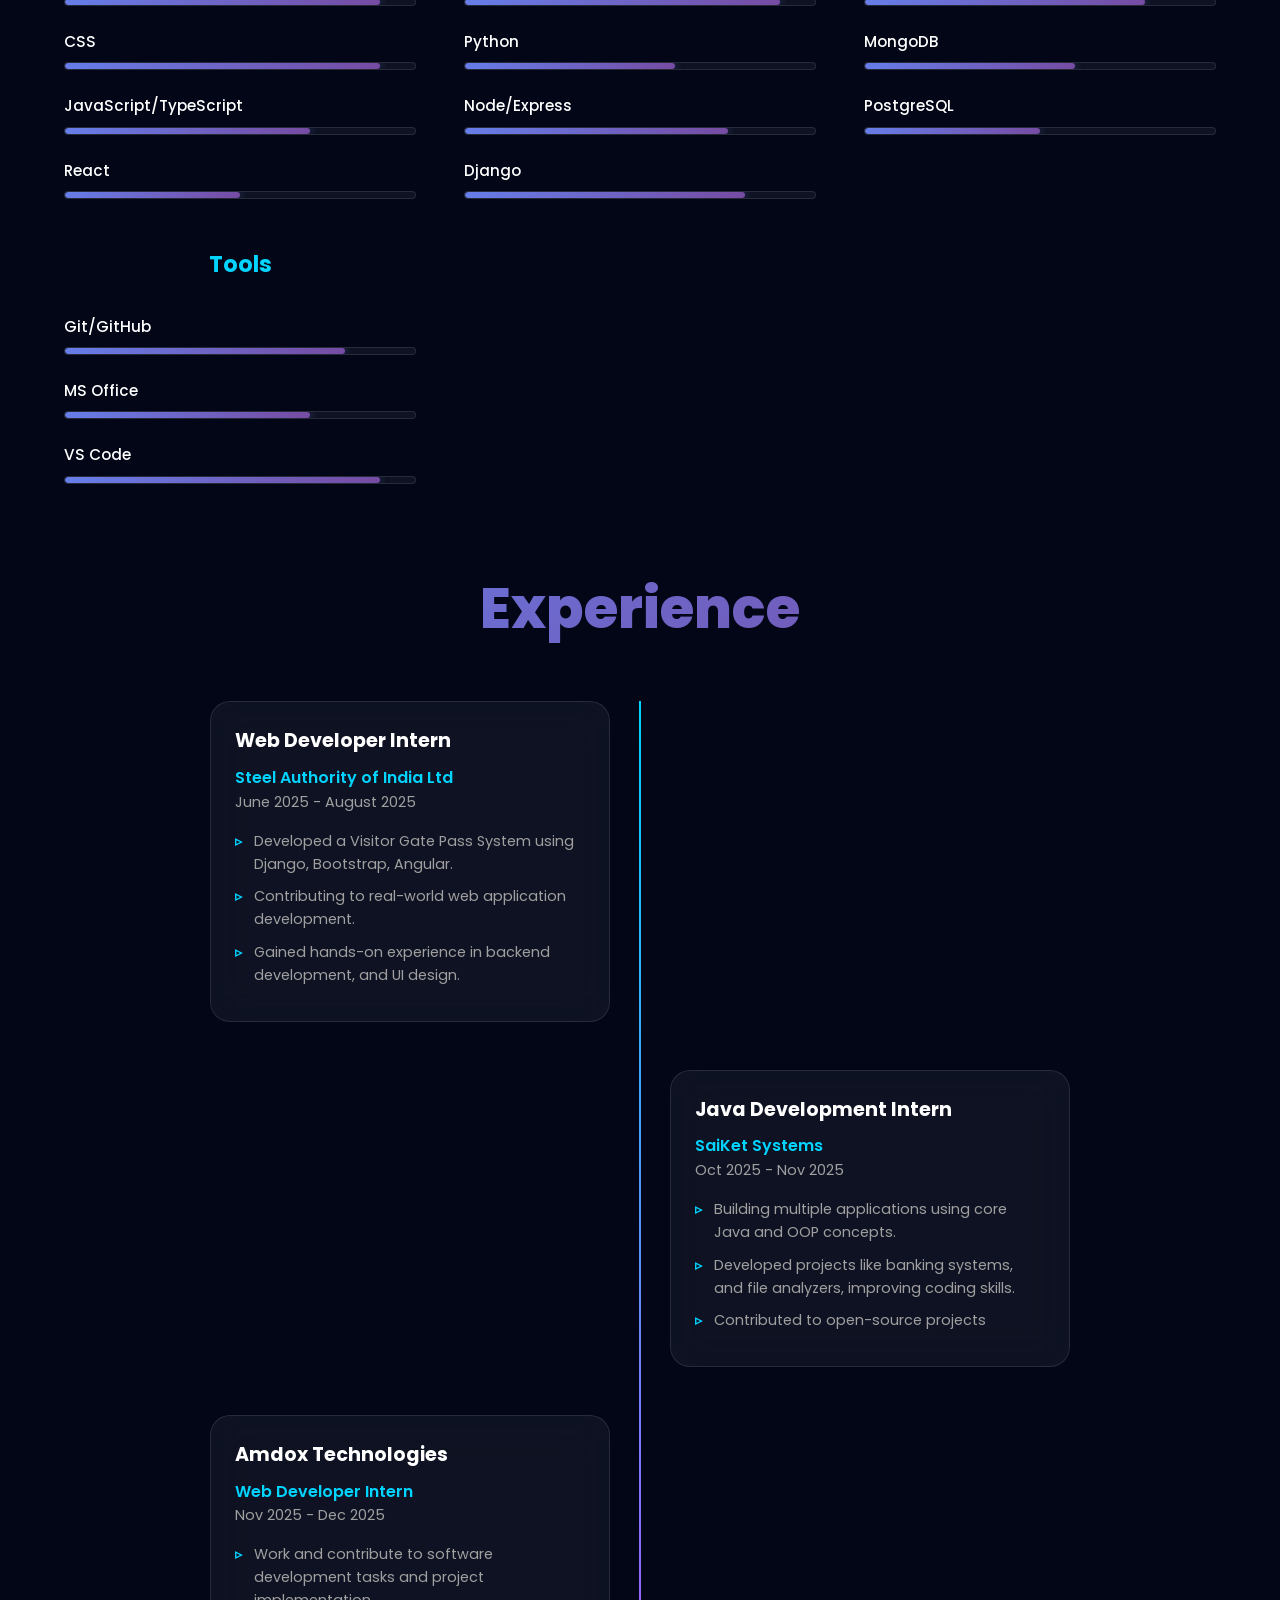
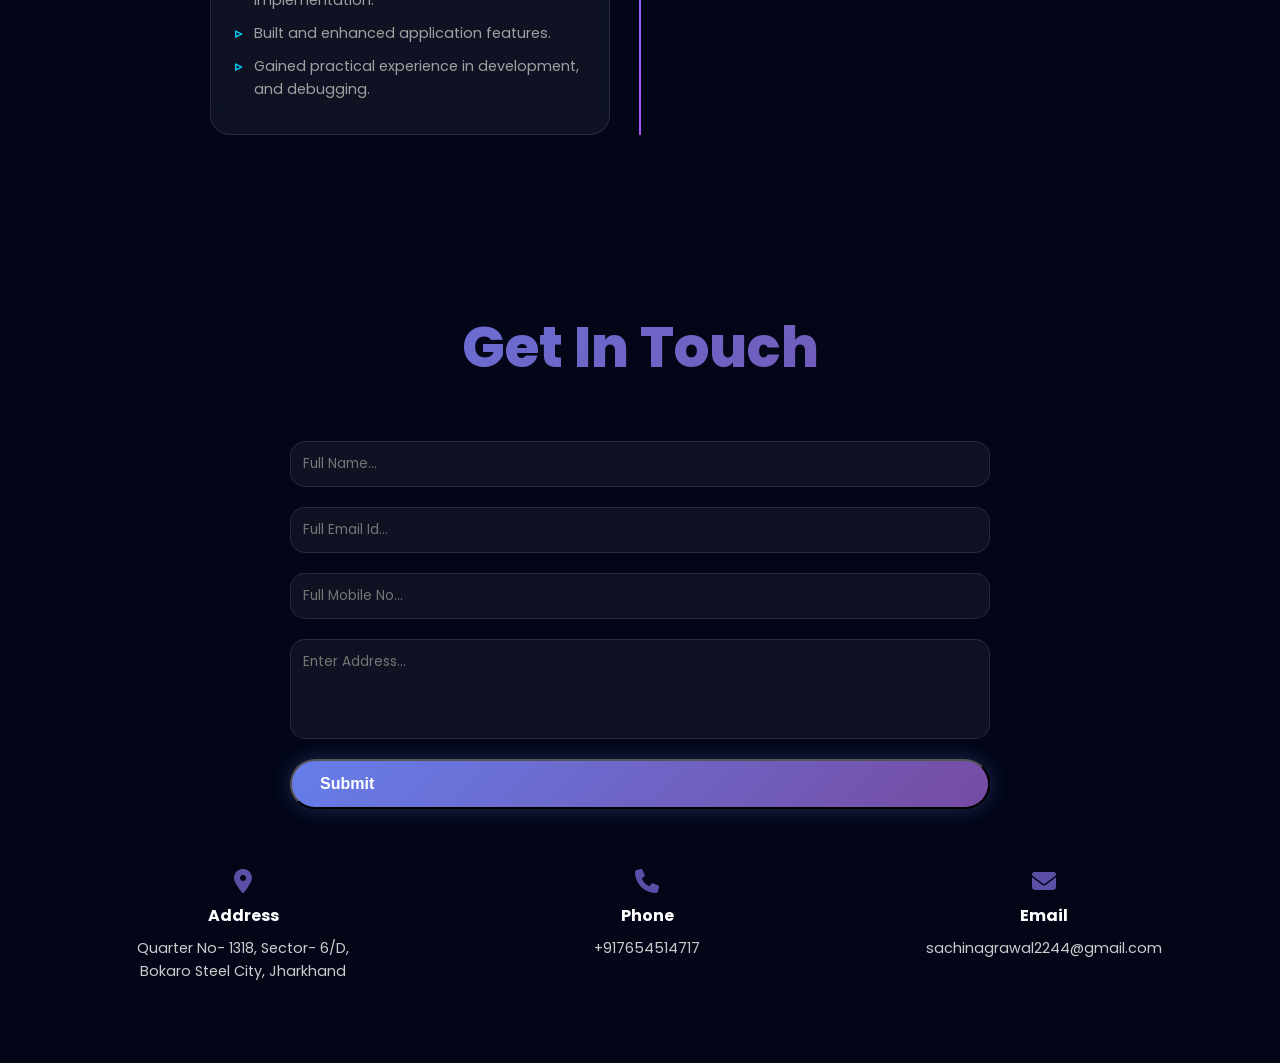
==== commit ff8eb1ed: "Updated portfolio UI" ====
--- a/index.html
+++ b/index.html
@@ -74,26 +74,7 @@
                         athlete talent development, strengthening my problem-solving and teamwork skills.</p>
                     <p>Love clean code, continuously strive to improve my skills and build impactful, user-focused applications..</p>
                 </div>
-                <!-- <div class="about-card">
-                    <div class="card-content">
-                        <div class="info-item">
-                            <i class="fas fa-briefcase"></i>
-                            <span>Available for opportunities</span>
-                        </div>
-                        <div class="info-item">
-                            <i class="fas fa-map-marker-alt"></i>
-                            <span>India</span>
-                        </div>
-                        <div class="info-item">
-                            <i class="fas fa-code"></i>
-                            <span>Full Stack Development</span>
-                        </div>
-                        <div class="info-item">
-                            <i class="fas fa-star"></i>
-                            <span>Django, Angular, Python</span>
-                        </div>
-                    </div>
-                </div> -->
+
                 <div class="features-grid">
                     <div class="feature-card">
                         <div class="card-icon">
@@ -128,44 +109,6 @@
         </div>
     </section>
 
-    <!-- Features Section -->
-    <!-- <section class="features">
-        <div class="container">
-            <h2 class="section-title">What I Do</h2>
-            <div class="features-grid">
-                <div class="feature-card">
-                    <div class="card-icon">
-                        <i class="fas fa-laptop-code"></i>
-                    </div>
-                    <h3>Full Stack Developer</h3>
-                    <p>End-to-end development from database design to deployment</p>
-                </div>
-                <div class="feature-card">
-                    <div class="card-icon">
-                        <i class="fas fa-trophy"></i>
-                    </div>
-                    <h3>Hackathon Winner</h3>
-                    <p>Proven track record in competitive programming challenges</p>
-                </div>
-                <div class="feature-card">
-                    <div class="card-icon">
-                        <i class="fas fa-briefcase"></i>
-                    </div>
-                    <h3>Real-World Experience</h3>
-                    <p>Production-ready applications and enterprise solutions</p>
-                </div>
-                <div class="feature-card">
-                    <div class="card-icon">
-                        <i class="fas fa-rocket"></i>
-                    </div>
-                    <h3>Innovation Driven</h3>
-                    <p>Creating cutting-edge solutions with modern technologies</p>
-                </div>
-            </div>
-        </div>
-    </section> -->
-
-    <!-- Projects Section -->
     <section id="projects" class="projects">
         <div class="container">
             <h2 class="section-title">Projects</h2>
@@ -185,7 +128,7 @@
                         </div>
                         <div class="project-links">
                             <a href="https://github.com/Sachin4717/Visitor-Gate-Pass-System-SAIL" class="btn-sm"><i class="fab fa-github"></i> Code</a>
-                            <!-- <a href="#" class="btn-sm secondary">Live Demo</a> -->
+                            
                         </div>
                     </div>
                 </div>
@@ -223,7 +166,7 @@
                         </div>
                         <div class="project-links">
                             <a href="https://github.com/Sachin4717/Exam-Sitting-Genie" class="btn-sm"><i class="fab fa-github"></i> Code</a>
-                            <!-- <a href="#" class="btn-sm secondary">Live Demo</a> -->
+                            
                         </div>
                     </div>
                 </div>
@@ -242,7 +185,7 @@
                         </div>
                         <div class="project-links">
                             <a href="https://github.com/Sachin4717/Payroll-System" class="btn-sm"><i class="fab fa-github"></i> Code</a>
-                            <!-- <a href="#" class="btn-sm secondary">Live Demo</a> -->
+                            
                         </div>
                     </div>
                 </div>
@@ -261,7 +204,7 @@
                         </div>
                         <div class="project-links">
                             <a href="https://github.com/Sachin4717/Job-Finder" class="btn-sm"><i class="fab fa-github"></i> Code</a>
-                            <!-- <a href="#" class="btn-sm secondary">Live Demo</a> -->
+                            
                         </div>
                     </div>
                 </div>
@@ -280,15 +223,14 @@
                         </div>
                         <div class="project-links">
                             <a href="https://github.com/Sachin4717/Video-Session-Manager" class="btn-sm"><i class="fab fa-github"></i> Code</a>
-                            <!-- <a href="#" class="btn-sm secondary">Live Demo</a> -->
-                        </div>
-                    </div>
-                </div>
-            </div>
-        </div>
-    </section>
-
-    <!-- Skills Section -->
+                            
+                        </div>
+                    </div>
+                </div>
+            </div>
+        </div>
+    </section>
+
     <section id="skills" class="skills">
         <div class="container">
             <h2 class="section-title">Skills</h2>
--- a/style.css
+++ b/style.css
@@ -1,3 +1,4 @@
+/* Reset & Variables */
 * {
     margin: 0;
     padding: 0;
@@ -25,6 +26,7 @@
     line-height: 1.6;
 }
 
+/* Matrix Background */
 #matrix-bg {
     position: fixed;
     top: 0;
@@ -98,11 +100,13 @@
     color: var(--neon-blue);
 }
 
+/* Hamburger Menu */
 .hamburger {
     display: none;
     flex-direction: column;
     cursor: pointer;
     gap: 4px;
+    z-index: 1001;
 }
 
 .hamburger span {
@@ -110,6 +114,19 @@
     height: 3px;
     background: var(--text-primary);
     transition: 0.3s;
+    border-radius: 3px;
+}
+
+.hamburger.active span:nth-child(1) {
+    transform: rotate(45deg) translate(5px, 5px);
+}
+
+.hamburger.active span:nth-child(2) {
+    opacity: 0;
+}
+
+.hamburger.active span:nth-child(3) {
+    transform: rotate(-45deg) translate(5px, -5px);
 }
 
 /* Hero Section */
@@ -121,6 +138,7 @@
     text-align: center;
     padding: 0 2rem;
     position: relative;
+    padding-top: 80px;
 }
 
 .hero-content {
@@ -128,7 +146,7 @@
 }
 
 .hero-title {
-    font-size: clamp(3rem, 8vw, 6rem);
+    font-size: clamp(2.5rem, 8vw, 6rem);
     font-weight: 800;
     margin-bottom: 1rem;
     line-height: 1.1;
@@ -139,7 +157,7 @@
 }
 
 .typing-text {
-    font-size: clamp(1.5rem, 4vw, 2.5rem);
+    font-size: clamp(1.2rem, 4vw, 2.5rem);
     font-weight: 600;
     margin-bottom: 0.5rem;
     min-height: 2.5rem;
@@ -156,22 +174,14 @@
 }
 
 @keyframes blink {
-
-    0%,
-    50% {
-        opacity: 1;
-    }
-
-    51%,
-    100% {
-        opacity: 0;
-    }
+    0%, 50% { opacity: 1; }
+    51%, 100% { opacity: 0; }
 }
 
 .hero-subtitle {
-    font-size: 1.3rem;
+    font-size: 1.1rem;
     color: var(--text-secondary);
-    margin-bottom: 2.5rem;
+    margin-bottom: 2rem;
     max-width: 600px;
     margin-left: auto;
     margin-right: auto;
@@ -179,16 +189,16 @@
 
 .hero-buttons {
     display: flex;
-    gap: 1.5rem;
+    gap: 1rem;
     justify-content: center;
     flex-wrap: wrap;
-    margin-bottom: 3rem;
+    margin-bottom: 2.5rem;
 }
 
 .btn-primary,
 .btn-secondary {
-    padding: 1rem 2rem;
-    font-size: 1.1rem;
+    padding: 0.875rem 1.75rem;
+    font-size: 1rem;
     font-weight: 600;
     border-radius: 50px;
     text-decoration: none;
@@ -224,19 +234,20 @@
 .social-links {
     display: flex;
     justify-content: center;
-    gap: 1.5rem;
+    gap: 1rem;
+    flex-wrap: wrap;
 }
 
 .social-link {
-    width: 60px;
-    height: 60px;
+    width: 50px;
+    height: 50px;
     border-radius: 50%;
     background: var(--glass-bg);
     display: flex;
     align-items: center;
     justify-content: center;
     color: var(--text-primary);
-    font-size: 1.5rem;
+    font-size: 1.3rem;
     transition: all 0.3s ease;
     backdrop-filter: blur(10px);
     border: 1px solid var(--glass-border);
@@ -251,20 +262,19 @@
 /* Container & Sections */
 .container {
     max-width: 1200px;
-    margin: 50px auto;
-    padding: 40px 2rem;
+    margin: 0 auto;
+    padding: 40px 1.5rem;
 }
 
 .section {
-    padding: 100px 0;
+    padding: 80px 0;
 }
 
 .section-title {
-    font-size: clamp(2.5rem, 5vw, 4rem);
+    font-size: clamp(2rem, 5vw, 3.5rem);
     font-weight: 800;
     text-align: center;
-    margin-top: -1.5rem;
-    margin-bottom: 2rem;
+    margin-bottom: 3rem;
     background: var(--accent-gradient);
     -webkit-background-clip: text;
     -webkit-text-fill-color: transparent;
@@ -314,70 +324,24 @@
 }
 
 .about-content {
-    display: inline;
+    display: grid;
     grid-template-columns: 1fr 1fr;
-    gap: 4rem;
+    gap: 3rem;
     align-items: center;
 }
 
 .about-text p {
-    font-size: 1.2rem;
+    font-size: 1.1rem;
     color: var(--text-secondary);
     margin-bottom: 1.5rem;
     line-height: 1.8;
 }
 
-/* .about-card {
-    max-width: 300px;
-}
-
-.card-content {
-    display: flex;
-    flex-direction: column;
+.features-grid {
+    display: grid;
+    grid-template-columns: repeat(auto-fit, minmax(250px, 1fr));
     gap: 1.5rem;
-} */
-
-/* .info-item {
-    display: flex;
-    align-items: center;
-    gap: 1rem;
-}
-
-.info-item i {
-    font-size: 1.5rem;
-    color: var(--neon-blue);
-    width: 40px;
-    height: 40px;
-    display: flex;
-    align-items: center;
-    justify-content: center;
-    background: rgba(0, 212, 255, 0.1);
-    border-radius: 12px;
-} */
-
-/* Features Section */
-/* .features {
-    background: var(--primary-bg);
-} */
-
-/* .features-grid {
-    display: grid;
-    grid-template-columns: repeat(auto-fit, minmax(80px, 0.5fr));
-    
-    gap: 2rem;
-    margin-top: 6rem;
-} */
-
-
-.features-grid {
-    display: flex;
-    justify-content: center;
-    gap: 2rem;
-}
-
-.features-grid>div {
-    flex: 1;
-    min-width: 275px;
+    margin-top: 2rem;
 }
 
 .feature-card {
@@ -400,13 +364,14 @@
 }
 
 .feature-card h3 {
-    font-size: 1.5rem;
+    font-size: 1.3rem;
     margin-bottom: 1rem;
     font-weight: 600;
 }
 
 .feature-card p {
     color: var(--text-secondary);
+    font-size: 0.95rem;
 }
 
 .feature-card:hover {
@@ -416,13 +381,12 @@
 
 /* Projects Section */
 .projects {
-
     background: var(--secondary-bg);
 }
 
 .projects-grid {
     display: grid;
-    grid-template-columns: repeat(auto-fit, minmax(300px, 0.6fr));
+    grid-template-columns: repeat(auto-fit, minmax(300px, 1fr));
     gap: 2rem;
 }
 
@@ -432,12 +396,8 @@
 }
 
 .project-image {
-    margin: 0;
-    padding: 0;
     height: 180px;
     overflow: hidden;
-    /* filter: blur(1px) brightness(1); */
-
 }
 
 .project-image img {
@@ -451,10 +411,8 @@
     transform: scale(1.1);
 }
 
-
-
 .project-content h3 {
-    font-size: 1.4rem;
+    font-size: 1.3rem;
     margin-top: 1.2rem;
     margin-bottom: 0.4rem;
     font-weight: 600;
@@ -462,37 +420,32 @@
 
 .project-content p {
     color: var(--text-secondary);
-    margin-bottom: 1.5rem;
+    font-size: 0.95rem;
+    margin-bottom: 1.2rem;
 }
 
 .tech-tags {
     display: flex;
     flex-wrap: wrap;
     gap: 0.5rem;
-    margin-bottom: 1.5rem;
-    transition: all 0.3s ease;
-    cursor: text;
-}
-
-.tech-tags span:hover {
-    color: #fff;
-
-    background: linear-gradient(90deg, #06b6d4, #8b5cf6);
-
-    box-shadow:
-        0 0 8px rgba(0, 212, 255, 0.6),
-        0 0 20px rgba(139, 92, 246, 0.4);
-
-    transform: translateY(-2px);
+    margin-bottom: 1.2rem;
 }
 
 .tech-tags span {
     background: rgba(102, 126, 234, 0.2);
     color: var(--neon-blue);
-    padding: 0.3rem 1rem;
+    padding: 0.3rem 0.8rem;
     border-radius: 20px;
-    font-size: 0.85rem;
+    font-size: 0.8rem;
     font-weight: 500;
+    transition: all 0.3s ease;
+}
+
+.tech-tags span:hover {
+    color: #fff;
+    background: linear-gradient(90deg, #06b6d4, #8b5cf6);
+    box-shadow: 0 0 8px rgba(0, 212, 255, 0.6);
+    transform: translateY(-2px);
 }
 
 .project-links {
@@ -501,21 +454,18 @@
 }
 
 .btn-sm {
-    padding: 0.7rem 1.5rem;
+    flex: 1;
+    padding: 0.7rem 1rem;
     font-size: 0.9rem;
-    flex: 1;
     text-align: center;
-    align-items: center;
-    gap: 8px;
-    padding: 10px 20px;
     border: none;
-    border-radius: 6px;
+    border-radius: 8px;
     background: linear-gradient(90deg, rgb(42, 108, 130), rgb(43, 61, 133));
     color: white;
-    font-size: 16px;
     font-weight: 500;
     cursor: pointer;
-    transition: transform 0.2s ease, box-shadow 0.2s ease;
+    transition: all 0.2s ease;
+    text-decoration: none;
 }
 
 .btn-sm:hover {
@@ -529,28 +479,27 @@
     border: 1px solid var(--neon-blue);
 }
 
+.btn-sm.secondary:hover {
+    background: var(--neon-blue);
+    color: white;
+}
+
 .project-card:hover {
-
-    transform: scale(1.05);
-    background: #222;
-    box-shadow: 0 0 20px rgba(0, 191, 255, 0.7);
-    border: 1px solid #00bfff;
-    cursor: pointer;
-}
-
-.project-content:hover h3 {
-    color: #00bfff;
+    transform: translateY(-5px);
+    background: rgba(34, 34, 34, 0.9);
+    box-shadow: 0 0 25px rgba(0, 191, 255, 0.3);
+    border: 1px solid rgba(0, 191, 255, 0.5);
 }
 
 /* Skills Section */
 .skills-grid {
     display: grid;
-    grid-template-columns: repeat(auto-fit, minmax(340px, 1fr));
-    gap: 5rem;
+    grid-template-columns: repeat(auto-fit, minmax(300px, 1fr));
+    gap: 3rem;
 }
 
 .skill-category h3 {
-    font-size: 1.5rem;
+    font-size: 1.4rem;
     margin-bottom: 2rem;
     text-align: center;
     color: var(--neon-blue);
@@ -596,7 +545,7 @@
 }
 
 .timeline {
-    max-width: 1100px;
+    max-width: 900px;
     margin: 0 auto;
     position: relative;
 }
@@ -613,70 +562,64 @@
 
 .timeline-item {
     display: flex;
-    margin-bottom: 4rem;
-    margin-right: 4rem;
-    margin-left: 4rem;
+    margin-bottom: 3rem;
     position: relative;
-    transition: all 0.3s ease;
-    box-shadow: 0 4px 10px rgba(0, 0, 0, 0.3);
-}
-
-.timeline-content:hover {
-    transform: scale(1.05);
-    /* zoom in */
-    background: #222;
-    box-shadow: 0 0 20px rgba(0, 191, 255, 0.7);
-    border: 1px solid #00bfff;
-    /* neon border */
-    cursor: pointer;
-}
-
-.timeline-content:hover h3 {
-    color: #00bfff;
-    /* title glow */
 }
 
 .timeline-item.left {
     justify-content: flex-end;
-    padding-right: 50%;
+    padding-right: calc(50% + 30px);
 }
 
 .timeline-item.right {
     justify-content: flex-start;
-    padding-left: 50%;
+    padding-left: calc(50% + 30px);
 }
 
 .timeline-content {
     max-width: 400px;
     position: relative;
-}
-
+    transition: all 0.3s ease;
+}
 
 .timeline-item.right .timeline-content::before {
     content: '';
     position: absolute;
-    left: -30px;
-    width: 20px;
-    height: 20px;
+    left: -38px;
+    top: 20px;
+    width: 16px;
+    height: 16px;
     background: var(--accent-gradient);
     border-radius: 50%;
     box-shadow: 0 0 0 4px var(--primary-bg);
 }
 
+.timeline-item.left .timeline-content::after {
+    content: '';
+    position: absolute;
+    right: -38px;
+    top: 20px;
+    width: 16px;
+    height: 16px;
+    background: var(--accent-gradient);
+    border-radius: 50%;
+    box-shadow: 0 0 0 4px var(--primary-bg);
+}
+
 .timeline-content h3 {
-    font-size: 1.3rem;
+    font-size: 1.2rem;
     margin-bottom: 0.5rem;
 }
 
 .company {
     color: var(--neon-blue);
     font-weight: 600;
-    font-size: 1.1rem;
+    font-size: 1rem;
 }
 
 .date {
     color: var(--text-secondary);
-    font-size: 0.95rem;
+    font-size: 0.9rem;
     margin-bottom: 1rem;
     display: block;
 }
@@ -688,9 +631,10 @@
 
 .timeline-content li {
     color: var(--text-secondary);
-    margin-bottom: 0.8rem;
+    margin-bottom: 0.6rem;
     position: relative;
-    padding-left: 1.5rem;
+    padding-left: 1.2rem;
+    font-size: 0.9rem;
 }
 
 .timeline-content li::before {
@@ -701,39 +645,16 @@
     font-weight: bold;
 }
 
-/* Contact Section */
-/* .contact {
-    background: var(--primary-bg);
-}
-
-.contact-subtitle {
-    text-align: center;
-    font-size: 1.3rem;
-    color: var(--text-secondary);
-    margin-bottom: 4rem;
-    max-width: 500px;
-    margin-left: auto;
-    margin-right: auto;
-}
-
-.contact-content {
-    display: grid;
-    grid-template-columns: 1fr 1fr;
-    gap: 4rem;
-    align-items: start;
-}
-
-.contact-form {
-    display: flex;
-    flex-direction: column;
-    gap: 1.5rem;
-}
-
-.form-group {
-    display: flex;
-    gap: 1rem;
-}
-*/
+.timeline-content:hover {
+    transform: translateY(-5px);
+    background: rgba(34, 34, 34, 0.9);
+    box-shadow: 0 0 25px rgba(0, 191, 255, 0.3);
+    border: 1px solid rgba(0, 191, 255, 0.5);
+}
+
+.timeline-content:hover h3 {
+    color: var(--neon-blue);
+}
 
 .contact-item:hover {
     transform: scale(1.05);
@@ -859,7 +780,7 @@
     }
 
     .features-grid {
-        grid-template-columns: repeat(auto-fit, minmax(250px, 1fr));
+        grid-template-columns: 1fr;
     }
 
     .timeline::before {
@@ -871,6 +792,8 @@
         flex-direction: column;
         padding: 0;
         width: 100%;
+        margin-left: 0;
+        margin-right: 0;
     }
 
     .timeline-item.left {
@@ -887,6 +810,19 @@
 
     .project-links {
         flex-direction: column;
+    }
+
+    .contact-info {
+        flex-direction: column;
+        align-items: center;
+    }
+
+    .info-box {
+        max-width: 100%;
+    }
+
+    .contact-form {
+        max-width: 100%;
     }
 }
 
@@ -898,4 +834,18 @@
     .section {
         padding: 60px 0;
     }
+
+    .contact-form input,
+    .contact-form textarea {
+        padding: 10px;
+        font-size: 0.8rem;
+    }
+
+    .contact-form textarea {
+        height: 80px;
+    }
+
+    .btn-primary.full {
+        width: 100%;
+    }
 }
